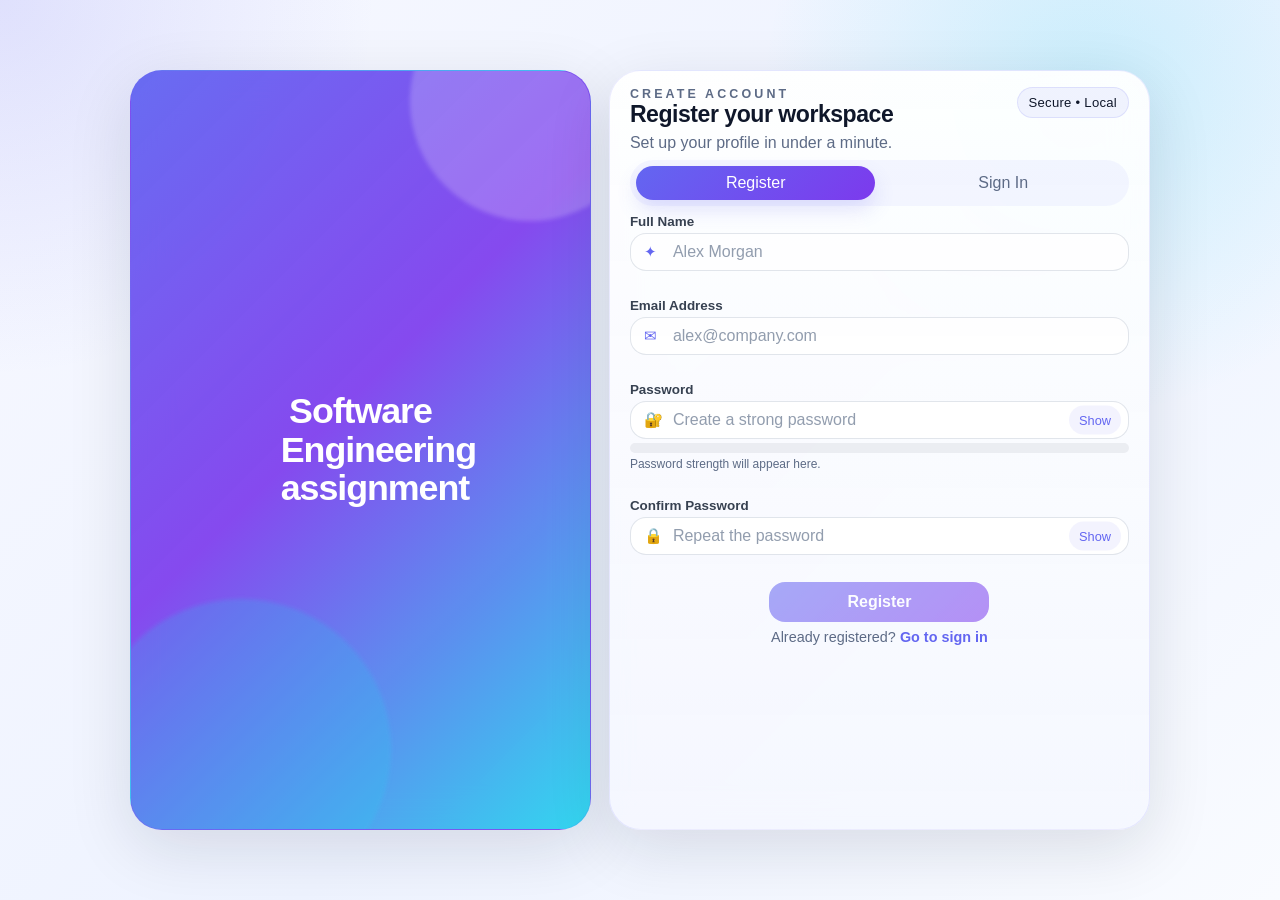
==== dashboard.html @ 1fb4de08 "Initial upload" ====
<!DOCTYPE html>
<html lang="en">
<head>
  <meta charset="UTF-8" />
  <meta name="viewport" content="width=device-width, initial-scale=1.0" />
  <meta name="theme-color" content="#6366f1" />
  <title>Dashboard</title>
  <link rel="stylesheet" href="styles.css" />
</head>
<body>
  <main class="dashboard-shell">
    <section class="dashboard-card">
      <nav class="dashboard-nav">
        <div class="brand-mark">A</div>
        <div class="nav-actions">
          <span class="chip">Signed in</span>
          <button type="button" class="primary-button" id="signOutButton">Sign Out</button>
        </div>
      </nav>

      <div class="dashboard-grid">
        <div>
          <div class="greeting-card">
            <h1 id="welcomeTitle">Software Engineering assignment completed.</h1>
            <p class="dashboard-copy" id="welcomeCopy">
              The authentication flow, validation rules, LocalStorage handoff, and polished interface design are in place.
            </p>
          </div>

          <div class="stats-grid">
            <article class="stat-card">
              <h3>Session</h3>
              <p>Live</p>
            </article>
            <article class="stat-card">
              <h3>Protection</h3>
              <p>Strong</p>
            </article>
            <article class="stat-card">
              <h3>Storage</h3>
              <p>Local</p>
            </article>
            <article class="stat-card">
              <h3>Flow</h3>
              <p>Complete</p>
            </article>
          </div>
        </div>
      </div>
    </section>
  </main>

  <script>
    const STORAGE_KEY = "aurum_auth_user";
    const SESSION_KEY = "aurum_auth_session";
    const signOutButton = document.getElementById("signOutButton");
    const welcomeTitle = document.getElementById("welcomeTitle");
    const welcomeCopy = document.getElementById("welcomeCopy");

    const user = JSON.parse(localStorage.getItem(STORAGE_KEY) || "null");
    const session = JSON.parse(localStorage.getItem(SESSION_KEY) || "null");

    if (!user || !session) {
      window.location.href = "index.html";
    } else {
      const firstName = user.fullName.split(" ")[0] || user.fullName;
      welcomeTitle.textContent = `Welcome back, ${firstName}.`;
      welcomeCopy.textContent = `Signed in as ${user.email}. Your credentials were verified from browser storage on ${new Date(session.loginAt).toLocaleString()}.`;
    }

    signOutButton.addEventListener("click", () => {
      localStorage.removeItem(SESSION_KEY);
      window.location.href = "index.html";
    });
  </script>
</body>
</html>
---- styles.css ----
:root {
  color-scheme: light;
  --bg: #f5f7ff;
  --bg-strong: #eef3ff;
  --panel: rgba(255, 255, 255, 0.76);
  --panel-strong: #ffffff;
  --line: rgba(99, 102, 241, 0.16);
  --text: #0f172a;
  --muted: #5d6b86;
  --primary: #6366f1;
  --secondary: #22d3ee;
  --accent: #7c3aed;
  --success: #10b981;
  --danger: #f43f5e;
  --warning: #f59e0b;
  --shadow: 0 18px 65px rgba(15, 23, 42, 0.12);
  --radius-xl: 32px;
  --radius-lg: 22px;
  --radius-md: 16px;
  --radius-sm: 12px;
}

* {
  box-sizing: border-box;
}

html,
body {
  margin: 0;
  min-height: 100%;
}

body {
  font-family: Inter, "Segoe UI", Arial, sans-serif;
  color: var(--text);
  background:
    radial-gradient(circle at top left, rgba(99, 102, 241, 0.16), transparent 24%),
    radial-gradient(circle at 85% 10%, rgba(34, 211, 238, 0.18), transparent 24%),
    linear-gradient(135deg, #f7f8ff 0%, #eef3ff 55%, #f9fbff 100%);
}

button,
input {
  font: inherit;
}

button {
  cursor: pointer;
}

.hidden {
  display: none !important;
}

.auth-body {
  min-height: 100vh;
  padding: 12px;
  display: grid;
  place-items: center;
  overflow: hidden;
}

.auth-shell {
  width: min(1020px, 100%);
  display: grid;
  grid-template-columns: 0.92fr 1.08fr;
  gap: 18px;
  height: min(760px, calc(100vh - 24px));
  animation: fadeUp 0.7s ease both;
}

.hero-panel,
.auth-card,
.mc,
.lc {
  backdrop-filter: blur(18px) saturate(140%);
  -webkit-backdrop-filter: blur(18px) saturate(140%);
  border: 1px solid var(--line);
  box-shadow: var(--shadow);
}

.hero-panel {
  position: relative;
  overflow: hidden;
  border-radius: var(--radius-xl);
  padding: 26px;
  color: #ffffff;
  background:
    linear-gradient(135deg, rgba(99, 102, 241, 0.96) 0%, rgba(124, 58, 237, 0.92) 45%, rgba(34, 211, 238, 0.92) 100%);
  display: flex;
  align-items: center;
  justify-content: center;
  text-align: center;
  min-height: 0;
  height: 100%;
}

.hero-panel::before,
.hero-panel::after {
  content: "";
  position: absolute;
  border-radius: 50%;
  filter: blur(2px);
  pointer-events: none;
}

.hero-panel::before {
  top: -90px;
  right: -60px;
  width: 240px;
  height: 240px;
  background: rgba(255, 255, 255, 0.2);
}

.hero-panel::after {
  bottom: -70px;
  left: -40px;
  width: 300px;
  height: 300px;
  background: rgba(34, 211, 238, 0.2);
}

.hero-top {
  position: relative;
  z-index: 1;
  display: flex;
  justify-content: space-between;
  align-items: center;
}

.brand-mark {
  width: 56px;
  height: 56px;
  display: grid;
  place-items: center;
  border-radius: 18px;
  background: rgba(255, 255, 255, 0.2);
  color: #ffffff;
  font-weight: 800;
  letter-spacing: 0.14em;
  border: 1px solid rgba(255, 255, 255, 0.3);
  box-shadow: inset 0 1px 0 rgba(255, 255, 255, 0.24);
}

.hero-pill,
.auth-pill {
  display: inline-flex;
  align-items: center;
  padding: 8px 12px;
  border-radius: 999px;
  border: 1px solid rgba(255, 255, 255, 0.24);
  background: rgba(255, 255, 255, 0.14);
  font-size: 0.82rem;
  letter-spacing: 0.02em;
}

.hero-copy-wrap {
  position: relative;
  z-index: 1;
  max-width: 420px;
}

.eyebrow {
  margin: 0 0 10px;
  font-size: 0.78rem;
  font-weight: 700;
  letter-spacing: 0.25em;
  text-transform: uppercase;
  color: rgba(255, 255, 255, 0.82);
}

.hero-panel h1 {
  margin: 0;
  font-size: clamp(1.8rem, 2.8vw, 2.6rem);
  line-height: 1.08;
  letter-spacing: -0.03em;
  max-width: 8ch;
}

.hero-copy {
  margin: 16px 0 0;
  max-width: 52ch;
  font-size: 1.03rem;
  line-height: 1.75;
  color: rgba(255, 255, 255, 0.83);
}

.hero-list {
  display: grid;
  gap: 14px;
  margin-top: 24px;
}

.feature-item {
  display: grid;
  grid-template-columns: auto 1fr;
  gap: 14px;
  align-items: start;
  padding: 16px 18px;
  border-radius: var(--radius-md);
  background: rgba(255, 255, 255, 0.12);
  border: 1px solid rgba(255, 255, 255, 0.18);
}

.feature-item h2 {
  margin: 0 0 4px;
  font-size: 1rem;
}

.feature-item p {
  margin: 0;
  color: rgba(255, 255, 255, 0.8);
  line-height: 1.6;
}

.feature-index {
  display: inline-grid;
  place-items: center;
  min-width: 36px;
  height: 36px;
  border-radius: 12px;
  background: rgba(255, 255, 255, 0.18);
  font-size: 0.83rem;
  font-weight: 700;
}

.auth-panel {
  display: flex;
  align-items: center;
  min-height: 0;
  /* height: 100vh;
  width: 100vw; */
}

.auth-card {
  width: 100%;
  padding: 16px 20px 14px;
  border-radius: var(--radius-xl);
  background: linear-gradient(180deg, rgba(255, 255, 255, 0.94) 0%, rgba(245, 247, 255, 0.9) 100%);
  border-color: rgba(99, 102, 241, 0.12);
  height: 100%;
  min-height: 0;
  display: flex;
  flex-direction: column;
}

.auth-header {
  display: flex;
  justify-content: space-between;
  align-items: flex-start;
  gap: 12px;
  margin-bottom: 8px;
}

.auth-header h2 {
  margin: 0 0 6px;
  font-size: clamp(1.35rem, 1.8vw, 1.8rem);
  letter-spacing: -0.02em;
}

.auth-header p {
  margin: 0;
  color: var(--muted);
}

.auth-pill {
  padding: 7px 11px;
  background: rgba(99, 102, 241, 0.08);
  border-color: rgba(99, 102, 241, 0.14);
}

.alert {
  margin-bottom: 8px;
  padding: 9px 12px;
  border-radius: var(--radius-md);
  border: 1px solid transparent;
  font-size: 0.9rem;
  animation: slideFade 0.2s ease;
}

.alert.success {
  background: rgba(16, 185, 129, 0.1);
  border-color: rgba(16, 185, 129, 0.18);
  color: #047857;
}

.alert.error {
  background: rgba(244, 63, 94, 0.1);
  border-color: rgba(244, 63, 94, 0.16);
  color: #be123c;
}

.tab-row {
  display: grid;
  grid-template-columns: 1fr 1fr;
  gap: 8px;
  padding: 6px;
  margin-bottom: 8px;
  border-radius: 999px;
  background: rgba(99, 102, 241, 0.06);
}

.tab {
  border: 0;
  background: transparent;
  padding: 8px 12px;
  border-radius: 999px;
  color: var(--muted);
  transition: all 0.2s ease;
}

.tab.active {
  background: linear-gradient(135deg, var(--primary), var(--accent));
  color: #ffffff;
  box-shadow: 0 10px 20px rgba(99, 102, 241, 0.18);
}

.form-stack {
  display: grid;
  gap: 7px;
}

.form-stack .pb {
  width: min(220px, 100%);
  justify-self: center;
  margin-top: 0;
  box-shadow: 0 12px 24px rgba(99, 102, 241, 0.16);
}

.fg {
  display: grid;
  gap: 4px;
}

label {
  font-size: 0.84rem;
  color: #374151;
  font-weight: 600;
}

.field-shell {
  position: relative;
}

.field-shell input {
  width: 100%;
  border: 1px solid rgba(148, 163, 184, 0.28);
  border-radius: 16px;
  background: rgba(255, 255, 255, 0.9);
  color: var(--text);
  padding: 9px 14px 9px 42px;
  outline: none;
  transition: border-color 0.2s ease, box-shadow 0.2s ease, transform 0.2s ease;
}

.field-shell input::placeholder {
  color: rgba(100, 116, 139, 0.7);
}

.field-shell input:focus {
  border-color: rgba(99, 102, 241, 0.4);
  box-shadow: 0 0 0 4px rgba(99, 102, 241, 0.11);
}

.field-shell input.invalid {
  border-color: rgba(244, 63, 94, 0.6);
  box-shadow: 0 0 0 4px rgba(244, 63, 94, 0.1);
}

.field-shell input.valid {
  border-color: rgba(16, 185, 129, 0.6);
}

.field-icon {
  position: absolute;
  left: 14px;
  top: 50%;
  transform: translateY(-50%);
  color: var(--primary);
  font-size: 0.95rem;
  pointer-events: none;
}

.pf input {
  padding-right: 70px;
}

.ib {
  position: absolute;
  top: 50%;
  right: 8px;
  transform: translateY(-50%);
  border: 0;
  border-radius: 999px;
  padding: 7px 10px;
  background: rgba(99, 102, 241, 0.08);
  color: var(--primary);
  font-size: 0.8rem;
}

.ib:hover {
  background: rgba(99, 102, 241, 0.12);
}

.fm {
  min-height: 16px;
  font-size: 0.75rem;
  color: var(--muted);
}

.fm.error {
  color: #be123c;
}

.fm.success {
  color: #047857;
}

.sm {
  height: 10px;
  border-radius: 999px;
  background: rgba(15, 23, 42, 0.06);
  overflow: hidden;
}

.sb {
  height: 100%;
  width: 0;
  border-radius: inherit;
  transition: width 0.25s ease, background 0.25s ease;
}

.sb.weak {
  width: 32%;
  background: linear-gradient(90deg, #f43f5e, #f59e0b);
}

.sb.fair {
  width: 64%;
  background: linear-gradient(90deg, #f59e0b, #6366f1);
}

.sb.strong {
  width: 100%;
  background: linear-gradient(90deg, #10b981, #22d3ee);
}

.st {
  margin: 0;
  font-size: 0.75rem;
  color: var(--muted);
}

.pb {
  border: 0;
  border-radius: 16px;
  padding: 11px 16px;
  color: #ffffff;
  font-weight: 700;
  background: linear-gradient(135deg, var(--primary), var(--accent));
  box-shadow: 0 14px 28px rgba(99, 102, 241, 0.18);
  transition: transform 0.2s ease, filter 0.2s ease, opacity 0.2s ease;
}

.pb:hover:not(:disabled) {
  transform: translateY(-2px);
  filter: brightness(1.03);
}

.pb:disabled {
  opacity: 0.55;
  cursor: not-allowed;
  box-shadow: none;
}

.sc {
  margin: 0;
  text-align: center;
  font-size: 0.9rem;
  color: var(--muted);
}

.tt {
  border: 0;
  background: none;
  padding: 0;
  color: var(--primary);
  font-weight: 700;
}

.meta {
  display: flex;
  align-items: center;
  justify-content: space-between;
  gap: 10px;
}

.cb {
  display: inline-flex;
  align-items: center;
  gap: 10px;
  color: var(--muted);
  font-size: 0.94rem;
}

.cb input {
  width: 18px;
  height: 18px;
  accent-color: var(--primary);
}

form.hidden {
  display: none;
}

.md {
  position: fixed;
  inset: 0;
  display: grid;
  place-items: center;
  padding: 20px;
  background: rgba(15, 23, 42, 0.5);
  backdrop-filter: blur(8px);
}

.mc {
  max-width: 520px;
  padding: 24px;
  border-radius: var(--radius-xl);
  background: rgba(255, 255, 255, 0.92);
  animation: popIn 0.28s ease;
}

.mh {
  display: flex;
  align-items: flex-start;
  justify-content: space-between;
  gap: 16px;
  margin-bottom: 16px;
}

.mh h2 {
  margin: 4px 0 0;
}

.cbt {
  position: static;
  transform: none;
}

.ms {
  display: grid;
  gap: 14px;
}

.mcp {
  margin: 0;
  line-height: 1.7;
  color: var(--muted);
}

.lo {
  position: fixed;
  inset: 0;
  display: grid;
  place-items: center;
  background: rgba(15, 23, 42, 0.48);
  backdrop-filter: blur(7px);
}

.lc {
  width: min(92vw, 320px);
  border-radius: 24px;
  background: rgba(255, 255, 255, 0.92);
  padding: 26px;
  text-align: center;
}

.sp {
  width: 46px;
  height: 46px;
  margin: 0 auto 14px;
  border-radius: 50%;
  border: 4px solid rgba(99, 102, 241, 0.14);
  border-top-color: var(--primary);
  animation: spin 0.9s linear infinite;
}

.dashboard-shell {
  min-height: 100vh;
  padding: 24px;
  display: grid;
  place-items: center;
}

.dashboard-card {
  width: min(1120px, 100%);
  border-radius: var(--radius-xl);
  padding: 22px;
  background: rgba(255, 255, 255, 0.72);
  backdrop-filter: blur(24px) saturate(140%);
  -webkit-backdrop-filter: blur(24px) saturate(140%);
  border: 1px solid var(--line);
  box-shadow: var(--shadow);
}

.dashboard-nav {
  display: flex;
  justify-content: space-between;
  align-items: center;
  margin-bottom: 18px;
}

.dashboard-nav .brand-mark {
  width: 42px;
  height: 42px;
  border-radius: 14px;
}

.nav-actions {
  display: flex;
  align-items: center;
  gap: 10px;
}

.nav-actions .chip {
  padding: 8px 12px;
  border-radius: 999px;
  background: rgba(99, 102, 241, 0.08);
  color: var(--primary);
  font-size: 0.84rem;
  font-weight: 600;
}

.primary-button,
.secondary-button {
  border: 0;
  border-radius: 999px;
  padding: 10px 14px;
  font-weight: 700;
}

.primary-button {
  color: #ffffff;
  background: linear-gradient(135deg, var(--primary), var(--accent));
}

.secondary-button {
  color: var(--primary);
  background: rgba(99, 102, 241, 0.08);
}

.dashboard-grid {
  display: grid;
  grid-template-columns: 1fr;
  gap: 18px;
}

.greeting-card,
.sidebar-card,
.stat-card {
  border-radius: var(--radius-lg);
  border: 1px solid rgba(99, 102, 241, 0.12);
  background: rgba(255, 255, 255, 0.74);
}

.greeting-card {
  padding: 26px;
}

.greeting-badge {
  display: inline-flex;
  padding: 7px 11px;
  border-radius: 999px;
  background: rgba(16, 185, 129, 0.1);
  color: #047857;
  font-size: 0.8rem;
  font-weight: 700;
  margin-bottom: 12px;
}

.greeting-card h1 {
  margin: 0 0 10px;
  font-size: clamp(1.7rem, 2.5vw, 2.4rem);
  line-height: 1.1;
}

.dashboard-copy {
  margin: 0;
  color: var(--muted);
  line-height: 1.7;
}

.quick-actions {
  display: flex;
  flex-wrap: wrap;
  gap: 10px;
  margin-top: 16px;
}

.stats-grid {
  display: grid;
  grid-template-columns: repeat(2, minmax(0, 1fr));
  gap: 14px;
  margin-top: 16px;
}

.stat-card {
  padding: 18px;
  transition: transform 0.2s ease, box-shadow 0.2s ease;
}

.stat-card:hover {
  transform: translateY(-2px);
  box-shadow: 0 12px 30px rgba(15, 23, 42, 0.08);
}

.stat-card h3 {
  margin: 0 0 8px;
  font-size: 0.95rem;
  color: var(--muted);
}

.stat-card p {
  margin: 0;
  font-size: 1.2rem;
  font-weight: 800;
  color: var(--text);
}

.sidebar-card {
  padding: 20px;
}

.avatar {
  width: 54px;
  height: 54px;
  border-radius: 18px;
  display: grid;
  place-items: center;
  background: linear-gradient(135deg, var(--primary), var(--accent));
  color: #ffffff;
  font-size: 1.2rem;
  font-weight: 800;
  margin-bottom: 14px;
}

.sidebar-card h3 {
  margin: 0 0 8px;
}

.sidebar-card p,
.sidebar-card li {
  color: var(--muted);
  line-height: 1.7;
}

.sidebar-card ul {
  padding-left: 18px;
  margin: 10px 0 0;
}

@keyframes spin {
  to {
    transform: rotate(360deg);
  }
}

@keyframes popIn {
  from {
    transform: translateY(14px) scale(0.98);
    opacity: 0;
  }
  to {
    transform: translateY(0) scale(1);
    opacity: 1;
  }
}

@keyframes slideFade {
  from {
    transform: translateY(8px);
    opacity: 0;
  }
  to {
    transform: translateY(0);
    opacity: 1;
  }
}

@keyframes fadeUp {
  from {
    transform: translateY(10px);
    opacity: 0;
  }
  to {
    transform: translateY(0);
    opacity: 1;
  }
}

@media (max-width: 560px) {
  .auth-shell {
    grid-template-columns: 1fr;
    height: auto;
  }

  /* .hero-panel {
    min-height: 280px;
  } */

  .dashboard-grid {
    grid-template-columns: 1fr;
  }
}

@media (max-width: 560px) {
  .auth-body,
  .dashboard-shell {
    padding: 12px;
    overflow: auto;
  }

  .auth-shell {
    height: auto;
  }

  .hero-panel,
  .auth-card,
  .dashboard-card,
  .mc {
    border-radius: 24px;
  }

  .hero-panel {
    padding: 24px;
  }

  .hero-panel h1 {
    max-width: 12ch;
  }

  .auth-card {
    padding: 20px;
  }

  .auth-header,
  .dashboard-nav {
    flex-direction: column;
    align-items: flex-start;
  }

  .tab-row {
    border-radius: 18px;
  }

  .field-shell input {
    padding: 12px 14px 12px 40px;
  }

  .meta {
    flex-direction: column;
    align-items: flex-start;
  }

  .stats-grid {
    grid-template-columns: 1fr;
  }
}
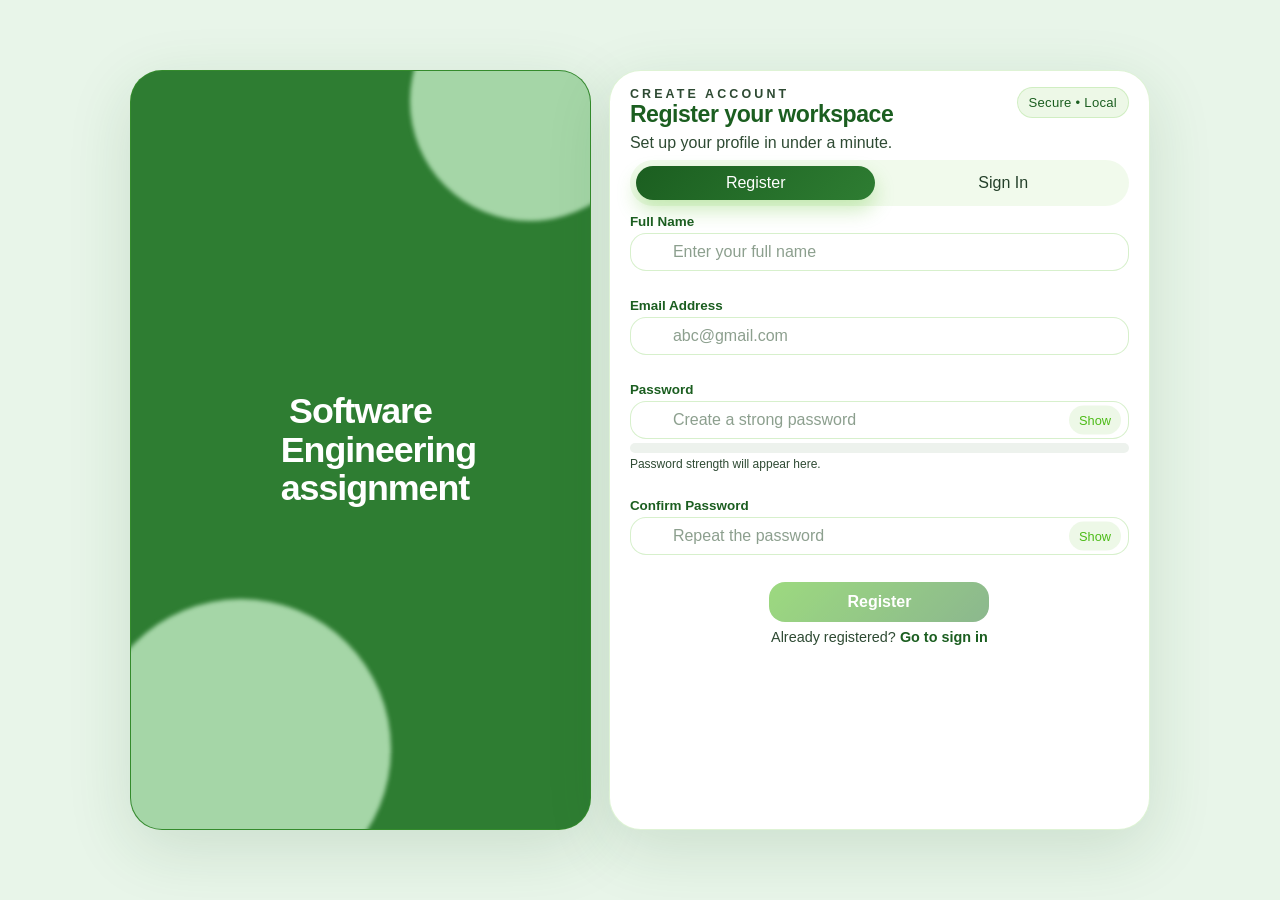
==== commit 1a05295c: "fixed bugs" ====
--- a/dashboard.html
+++ b/dashboard.html
@@ -11,7 +11,7 @@
   <main class="dashboard-shell">
     <section class="dashboard-card">
       <nav class="dashboard-nav">
-        <div class="brand-mark">A</div>
+        <div class="brand-mark"></div>
         <div class="nav-actions">
           <span class="chip">Signed in</span>
           <button type="button" class="primary-button" id="signOutButton">Sign Out</button>
@@ -47,6 +47,7 @@
           </div>
         </div>
       </div>
+
     </section>
   </main>
 
--- a/styles.css
+++ b/styles.css
@@ -1,19 +1,19 @@
-:root {
+﻿:root {
   color-scheme: light;
-  --bg: #f5f7ff;
-  --bg-strong: #eef3ff;
-  --panel: rgba(255, 255, 255, 0.76);
+  --bg: #F1F8E9;
+  --bg-strong: #E8F5E9;
+  --panel: rgba(255, 255, 255, 0.88);
   --panel-strong: #ffffff;
-  --line: rgba(99, 102, 241, 0.16);
-  --text: #0f172a;
-  --muted: #5d6b86;
-  --primary: #6366f1;
-  --secondary: #22d3ee;
-  --accent: #7c3aed;
-  --success: #10b981;
-  --danger: #f43f5e;
-  --warning: #f59e0b;
-  --shadow: 0 18px 65px rgba(15, 23, 42, 0.12);
+  --line: rgba(76, 187, 23, 0.22);
+  --text: #1B5E20;
+  --muted: #2E4A33;
+  --primary: #4CBB17;
+  --secondary: #66BB6A;
+  --accent: #2E7D32;
+  --success: #2E7D32;
+  --danger: #C62828;
+  --warning: #F9A825;
+  --shadow: 0 18px 65px rgba(27, 94, 32, 0.14);
   --radius-xl: 32px;
   --radius-lg: 22px;
   --radius-md: 16px;
@@ -33,10 +33,7 @@
 body {
   font-family: Inter, "Segoe UI", Arial, sans-serif;
   color: var(--text);
-  background:
-    radial-gradient(circle at top left, rgba(99, 102, 241, 0.16), transparent 24%),
-    radial-gradient(circle at 85% 10%, rgba(34, 211, 238, 0.18), transparent 24%),
-    linear-gradient(135deg, #f7f8ff 0%, #eef3ff 55%, #f9fbff 100%);
+  background-color: #E8F5E9;
 }
 
 button,
@@ -74,7 +71,6 @@
 .mc,
 .lc {
   backdrop-filter: blur(18px) saturate(140%);
-  -webkit-backdrop-filter: blur(18px) saturate(140%);
   border: 1px solid var(--line);
   box-shadow: var(--shadow);
 }
@@ -85,8 +81,7 @@
   border-radius: var(--radius-xl);
   padding: 26px;
   color: #ffffff;
-  background:
-    linear-gradient(135deg, rgba(99, 102, 241, 0.96) 0%, rgba(124, 58, 237, 0.92) 45%, rgba(34, 211, 238, 0.92) 100%);
+  background-color: #2E7D32;
   display: flex;
   align-items: center;
   justify-content: center;
@@ -109,7 +104,7 @@
   right: -60px;
   width: 240px;
   height: 240px;
-  background: rgba(255, 255, 255, 0.2);
+  background: #A5D6A7;
 }
 
 .hero-panel::after {
@@ -117,7 +112,7 @@
   left: -40px;
   width: 300px;
   height: 300px;
-  background: rgba(34, 211, 238, 0.2);
+  background: #A5D6A7;
 }
 
 .hero-top {
@@ -236,8 +231,8 @@
   width: 100%;
   padding: 16px 20px 14px;
   border-radius: var(--radius-xl);
-  background: linear-gradient(180deg, rgba(255, 255, 255, 0.94) 0%, rgba(245, 247, 255, 0.9) 100%);
-  border-color: rgba(99, 102, 241, 0.12);
+  background-color: #ffffff;
+  border-color: rgba(76, 187, 23, 0.18);
   height: 100%;
   min-height: 0;
   display: flex;
@@ -265,8 +260,9 @@
 
 .auth-pill {
   padding: 7px 11px;
-  background: rgba(99, 102, 241, 0.08);
-  border-color: rgba(99, 102, 241, 0.14);
+  background: rgba(76, 187, 23, 0.1);
+  border-color: rgba(76, 187, 23, 0.18);
+  color: #1B5E20;
 }
 
 .alert {
@@ -279,15 +275,15 @@
 }
 
 .alert.success {
-  background: rgba(16, 185, 129, 0.1);
-  border-color: rgba(16, 185, 129, 0.18);
-  color: #047857;
+  background: rgba(76, 187, 23, 0.12);
+  border-color: rgba(76, 187, 23, 0.24);
+  color: #1B5E20;
 }
 
 .alert.error {
-  background: rgba(244, 63, 94, 0.1);
-  border-color: rgba(244, 63, 94, 0.16);
-  color: #be123c;
+  background: rgba(198, 40, 40, 0.08);
+  border-color: rgba(198, 40, 40, 0.22);
+  color: #B71C1C;
 }
 
 .tab-row {
@@ -297,7 +293,7 @@
   padding: 6px;
   margin-bottom: 8px;
   border-radius: 999px;
-  background: rgba(99, 102, 241, 0.06);
+  background: rgba(76, 187, 23, 0.08);
 }
 
 .tab {
@@ -305,14 +301,14 @@
   background: transparent;
   padding: 8px 12px;
   border-radius: 999px;
-  color: var(--muted);
+  color: #24402A;
   transition: all 0.2s ease;
 }
 
 .tab.active {
-  background: linear-gradient(135deg, var(--primary), var(--accent));
+  background: linear-gradient(135deg, #1B5E20, #2E7D32);
   color: #ffffff;
-  box-shadow: 0 10px 20px rgba(99, 102, 241, 0.18);
+  box-shadow: 0 10px 20px rgba(76, 187, 23, 0.28);
 }
 
 .form-stack {
@@ -324,7 +320,7 @@
   width: min(220px, 100%);
   justify-self: center;
   margin-top: 0;
-  box-shadow: 0 12px 24px rgba(99, 102, 241, 0.16);
+  box-shadow: 0 12px 24px rgba(76, 187, 23, 0.26);
 }
 
 .fg {
@@ -334,7 +330,7 @@
 
 label {
   font-size: 0.84rem;
-  color: #374151;
+  color: #1B5E20;
   font-weight: 600;
 }
 
@@ -344,9 +340,9 @@
 
 .field-shell input {
   width: 100%;
-  border: 1px solid rgba(148, 163, 184, 0.28);
+  border: 1px solid rgba(76, 187, 23, 0.22);
   border-radius: 16px;
-  background: rgba(255, 255, 255, 0.9);
+  background: rgba(255, 255, 255, 0.95);
   color: var(--text);
   padding: 9px 14px 9px 42px;
   outline: none;
@@ -354,21 +350,21 @@
 }
 
 .field-shell input::placeholder {
-  color: rgba(100, 116, 139, 0.7);
+  color: rgba(79, 107, 82, 0.65);
 }
 
 .field-shell input:focus {
-  border-color: rgba(99, 102, 241, 0.4);
-  box-shadow: 0 0 0 4px rgba(99, 102, 241, 0.11);
+  border-color: rgba(76, 187, 23, 0.55);
+  box-shadow: 0 0 0 4px rgba(76, 187, 23, 0.14);
 }
 
 .field-shell input.invalid {
-  border-color: rgba(244, 63, 94, 0.6);
-  box-shadow: 0 0 0 4px rgba(244, 63, 94, 0.1);
+  border-color: rgba(198, 40, 40, 0.6);
+  box-shadow: 0 0 0 4px rgba(198, 40, 40, 0.1);
 }
 
 .field-shell input.valid {
-  border-color: rgba(16, 185, 129, 0.6);
+  border-color: rgba(46, 125, 50, 0.6);
 }
 
 .field-icon {
@@ -393,13 +389,13 @@
   border: 0;
   border-radius: 999px;
   padding: 7px 10px;
-  background: rgba(99, 102, 241, 0.08);
+  background: rgba(76, 187, 23, 0.1);
   color: var(--primary);
   font-size: 0.8rem;
 }
 
 .ib:hover {
-  background: rgba(99, 102, 241, 0.12);
+  background: rgba(76, 187, 23, 0.18);
 }
 
 .fm {
@@ -409,17 +405,17 @@
 }
 
 .fm.error {
-  color: #be123c;
+  color: #B71C1C;
 }
 
 .fm.success {
-  color: #047857;
+  color: #1B5E20;
 }
 
 .sm {
   height: 10px;
   border-radius: 999px;
-  background: rgba(15, 23, 42, 0.06);
+  background: rgba(27, 94, 32, 0.08);
   overflow: hidden;
 }
 
@@ -432,17 +428,17 @@
 
 .sb.weak {
   width: 32%;
-  background: linear-gradient(90deg, #f43f5e, #f59e0b);
+  background: linear-gradient(90deg, #C62828, #F9A825);
 }
 
 .sb.fair {
   width: 64%;
-  background: linear-gradient(90deg, #f59e0b, #6366f1);
+  background: linear-gradient(90deg, #F9A825, #4CBB17);
 }
 
 .sb.strong {
   width: 100%;
-  background: linear-gradient(90deg, #10b981, #22d3ee);
+  background: linear-gradient(90deg, #4CBB17, #2E7D32);
 }
 
 .st {
@@ -458,7 +454,7 @@
   color: #ffffff;
   font-weight: 700;
   background: linear-gradient(135deg, var(--primary), var(--accent));
-  box-shadow: 0 14px 28px rgba(99, 102, 241, 0.18);
+  box-shadow: 0 14px 28px rgba(76, 187, 23, 0.28);
   transition: transform 0.2s ease, filter 0.2s ease, opacity 0.2s ease;
 }
 
@@ -484,7 +480,7 @@
   border: 0;
   background: none;
   padding: 0;
-  color: var(--primary);
+  color: #1B5E20;
   font-weight: 700;
 }
 
@@ -581,7 +577,7 @@
   height: 46px;
   margin: 0 auto 14px;
   border-radius: 50%;
-  border: 4px solid rgba(99, 102, 241, 0.14);
+  border: 4px solid rgba(76, 187, 23, 0.14);
   border-top-color: var(--primary);
   animation: spin 0.9s linear infinite;
 }
@@ -597,9 +593,8 @@
   width: min(1120px, 100%);
   border-radius: var(--radius-xl);
   padding: 22px;
-  background: rgba(255, 255, 255, 0.72);
+  background: rgba(255, 255, 255, 0.78);
   backdrop-filter: blur(24px) saturate(140%);
-  -webkit-backdrop-filter: blur(24px) saturate(140%);
   border: 1px solid var(--line);
   box-shadow: var(--shadow);
 }
@@ -615,6 +610,8 @@
   width: 42px;
   height: 42px;
   border-radius: 14px;
+  /* background: linear-gradient(135deg, #0F3D18, #1B5E20); */
+  color: #ffffff;
 }
 
 .nav-actions {
@@ -626,8 +623,8 @@
 .nav-actions .chip {
   padding: 8px 12px;
   border-radius: 999px;
-  background: rgba(99, 102, 241, 0.08);
-  color: var(--primary);
+  background: #1B5E20;
+  color: #ffffff;
   font-size: 0.84rem;
   font-weight: 600;
 }
@@ -642,12 +639,12 @@
 
 .primary-button {
   color: #ffffff;
-  background: linear-gradient(135deg, var(--primary), var(--accent));
+  background: linear-gradient(135deg, #0F3D18, #1B5E20);
 }
 
 .secondary-button {
   color: var(--primary);
-  background: rgba(99, 102, 241, 0.08);
+  background: rgba(76, 187, 23, 0.1);
 }
 
 .dashboard-grid {
@@ -660,8 +657,8 @@
 .sidebar-card,
 .stat-card {
   border-radius: var(--radius-lg);
-  border: 1px solid rgba(99, 102, 241, 0.12);
-  background: rgba(255, 255, 255, 0.74);
+  border: 1px solid rgba(76, 187, 23, 0.16);
+  background: rgba(255, 255, 255, 0.82);
 }
 
 .greeting-card {
@@ -672,8 +669,8 @@
   display: inline-flex;
   padding: 7px 11px;
   border-radius: 999px;
-  background: rgba(16, 185, 129, 0.1);
-  color: #047857;
+  background: rgba(76, 187, 23, 0.12);
+  color: #1B5E20;
   font-size: 0.8rem;
   font-weight: 700;
   margin-bottom: 12px;
@@ -712,7 +709,7 @@
 
 .stat-card:hover {
   transform: translateY(-2px);
-  box-shadow: 0 12px 30px rgba(15, 23, 42, 0.08);
+  box-shadow: 0 12px 30px rgba(27, 94, 32, 0.12);
 }
 
 .stat-card h3 {
